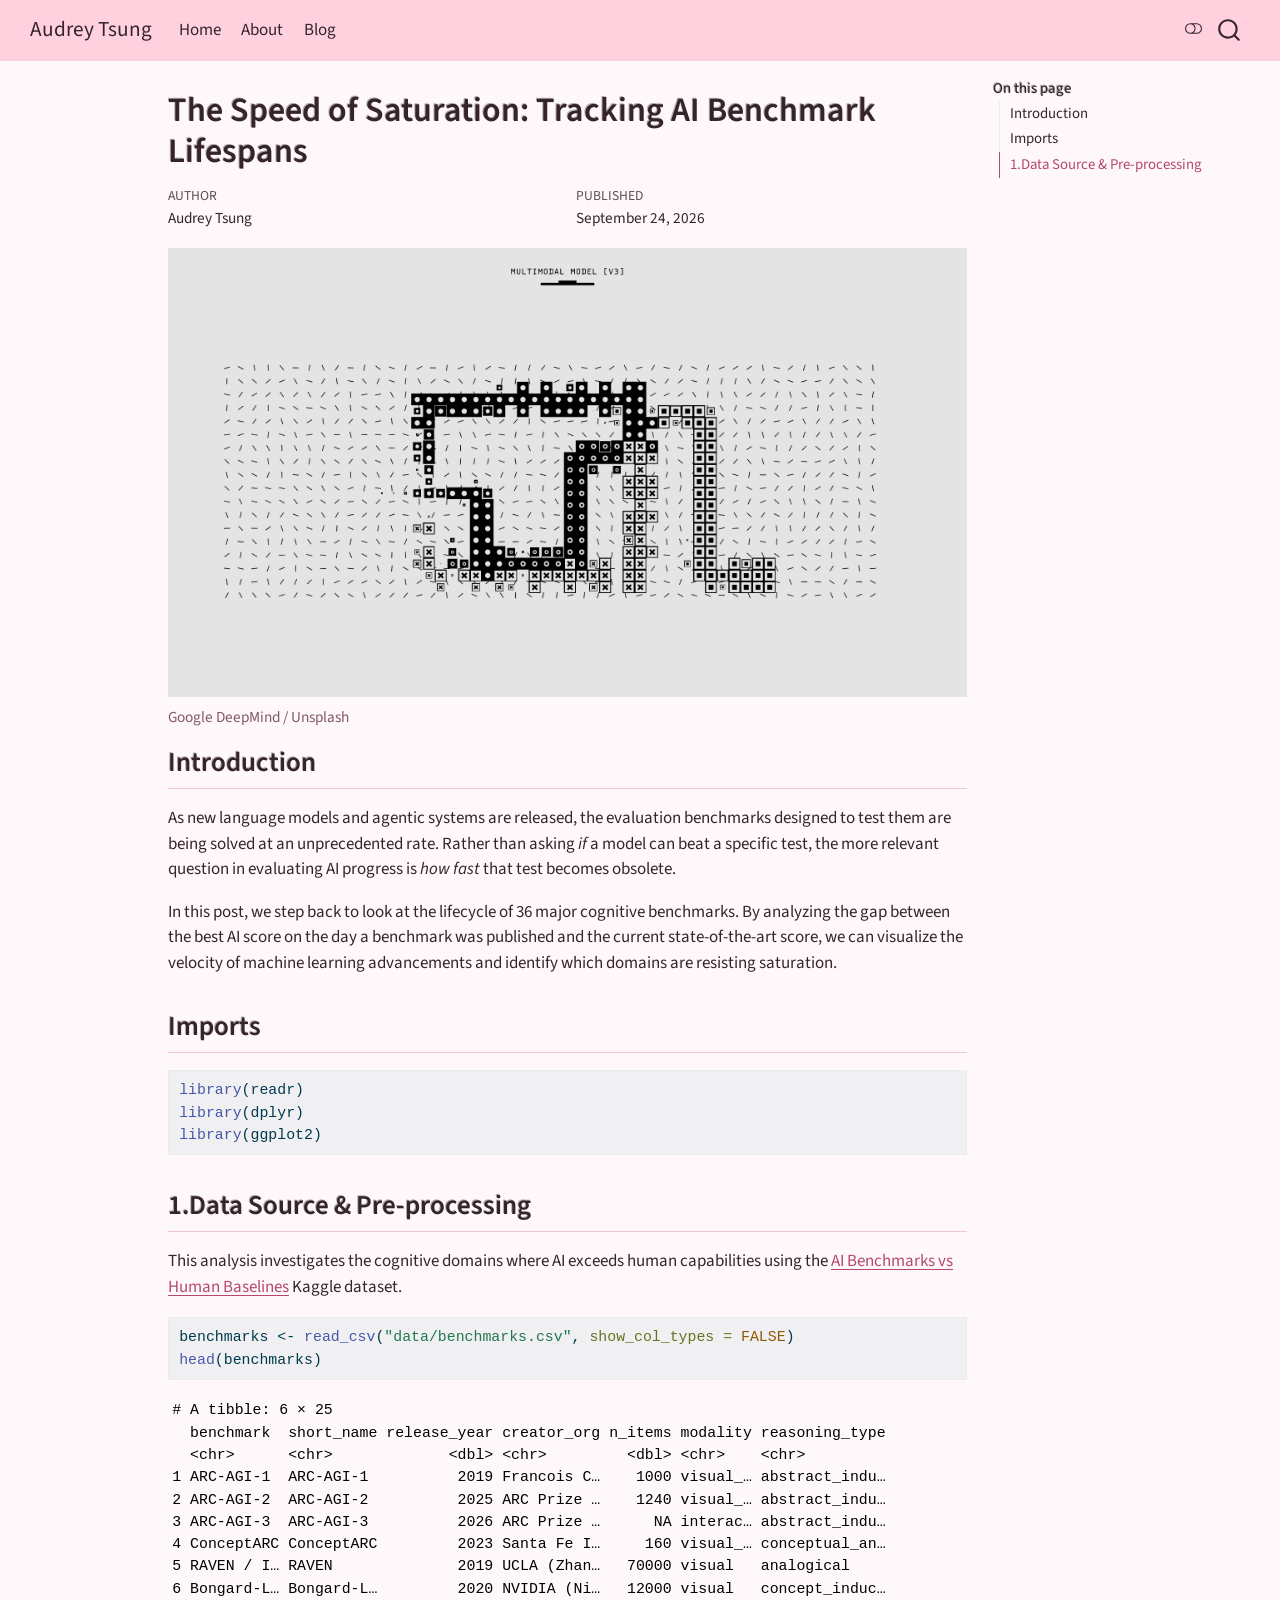
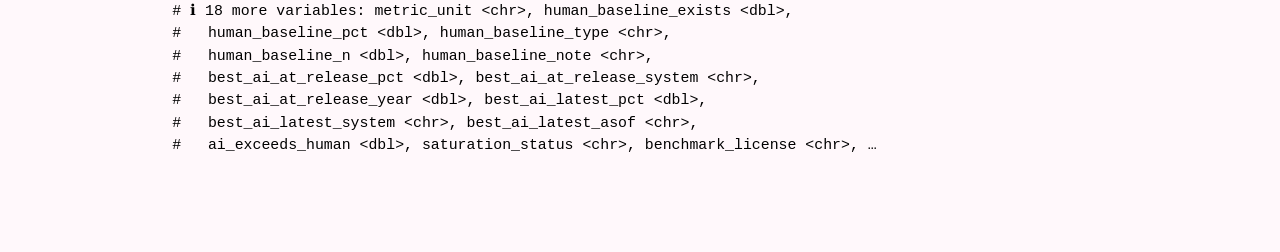
==== docs/posts/ai-benchmark-lifespan-r/index.html @ a92d9caa "change r blog post to ai benchmark lifespans" ====
<!DOCTYPE html>
<html xmlns="http://www.w3.org/1999/xhtml" lang="en" xml:lang="en"><head>

<meta charset="utf-8">
<meta name="generator" content="quarto-1.10.18">

<meta name="viewport" content="width=device-width, initial-scale=1.0, user-scalable=yes">

<meta name="author" content="Audrey Tsung">
<meta name="dcterms.date" content="2026-09-24">

<title>The Speed of Saturation: Tracking AI Benchmark Lifespans – Audrey Tsung</title>
<style>
/* Default styles provided by pandoc.
** See https://pandoc.org/MANUAL.html#variables-for-html for config info.
*/
span.smallcaps{font-variant: small-caps;}
div.columns{display: flex; gap: 1.5em;}
div.column{flex: auto;}
@media screen {
div.columns{gap: min(4vw, 1.5em);}
div.column{overflow-x: auto;}
}
div.hanging-indent{margin-left: 1.5em; text-indent: -1.5em;}
ul.task-list{list-style: none;}
ul.task-list li input[type="checkbox"] {
  width: 0.8em;
  margin: 0 0.8em 0.2em -1em; /* quarto-specific, see https://github.com/quarto-dev/quarto-cli/issues/4556 */ 
  vertical-align: middle;
}
/* CSS for syntax highlighting */
html { -webkit-text-size-adjust: 100%; }
pre > code.sourceCode { white-space: pre; position: relative; }
pre > code.sourceCode > span { display: inline-block; line-height: 1.25; }
pre > code.sourceCode > span:empty { height: 1.2em; }
.sourceCode { overflow: visible; }
code.sourceCode > span { color: inherit; text-decoration: inherit; }
div.sourceCode { margin: 1em 0; }
pre.sourceCode { margin: 0; }
@media screen {
div.sourceCode { overflow: auto; }
}
@media print {
pre > code.sourceCode { white-space: pre-wrap; }
pre > code.sourceCode > span { text-indent: -5em; padding-left: 5em; }
}
pre.numberSource code
  { counter-reset: source-line 0; }
pre.numberSource code > span
  { position: relative; left: -4em; counter-increment: source-line; }
pre.numberSource code > span > a:first-child::before
  { content: counter(source-line);
    position: relative; left: -1em; text-align: right; vertical-align: baseline;
    border: none; display: inline-block;
    -webkit-touch-callout: none; -webkit-user-select: none;
    -khtml-user-select: none; -moz-user-select: none;
    -ms-user-select: none; user-select: none;
    padding: 0 4px; width: 4em;
  }
pre.numberSource { margin-left: 3em;  padding-left: 4px; }
div.sourceCode
  {   }
@media screen {
pre > code.sourceCode > span > a:first-child::before { text-decoration: underline; }
}
</style>


<script src="../../site_libs/quarto-nav/quarto-nav.js"></script>
<script src="../../site_libs/quarto-nav/headroom.min.js"></script>
<script src="../../site_libs/clipboard/clipboard.min.js"></script>
<script src="../../site_libs/quarto-search/autocomplete.umd.js"></script>
<script src="../../site_libs/quarto-search/fuse.min.js"></script>
<script src="../../site_libs/quarto-search/quarto-search.js"></script>
<meta name="quarto:offset" content="../../">
<link href="../../images/favicon.svg" rel="icon" type="image/svg+xml">
<script src="../../site_libs/quarto-html/quarto.js" type="module"></script>
<script src="../../site_libs/quarto-html/tabsets/tabsets.js" type="module"></script>
<script src="../../site_libs/quarto-html/popper.min.js"></script>
<script src="../../site_libs/quarto-html/tippy.umd.min.js"></script>
<script src="../../site_libs/quarto-html/anchor.min.js"></script>
<link href="../../site_libs/quarto-html/tippy.css" rel="stylesheet">
<link href="../../site_libs/quarto-html/quarto-syntax-highlighting-64a204ab8560d761af7679ceaba22944.css" rel="stylesheet" class="quarto-color-scheme" id="quarto-text-highlighting-styles">
<link href="../../site_libs/quarto-html/quarto-syntax-highlighting-dark-b85bc7c33db8c58e0ec93c3465666fed.css" rel="stylesheet" class="quarto-color-scheme quarto-color-alternate" id="quarto-text-highlighting-styles">
<link href="../../site_libs/quarto-html/quarto-syntax-highlighting-64a204ab8560d761af7679ceaba22944.css" rel="stylesheet" class="quarto-color-scheme-extra" id="quarto-text-highlighting-styles">
<script src="../../site_libs/bootstrap/bootstrap.min.js"></script>
<link href="../../site_libs/bootstrap/bootstrap-icons.css" rel="stylesheet">
<link href="../../site_libs/bootstrap/bootstrap-3a63ccd86d4a7ccaedff6b45b500ab10.min.css" rel="stylesheet" append-hash="true" class="quarto-color-scheme" id="quarto-bootstrap" data-mode="light">
<link href="../../site_libs/bootstrap/bootstrap-dark-51580bcd9c77cda9e0253343a8525ed6.min.css" rel="stylesheet" append-hash="true" class="quarto-color-scheme quarto-color-alternate" id="quarto-bootstrap" data-mode="dark">
<link href="../../site_libs/bootstrap/bootstrap-3a63ccd86d4a7ccaedff6b45b500ab10.min.css" rel="stylesheet" append-hash="true" class="quarto-color-scheme-extra" id="quarto-bootstrap" data-mode="light">
<script id="quarto-search-options" type="application/json">{
  "location": "navbar",
  "copy-button": false,
  "collapse-after": 3,
  "panel-placement": "end",
  "type": "overlay",
  "limit": 50,
  "keyboard-shortcut": [
    "f",
    "/",
    "s"
  ],
  "show-item-context": false,
  "language": {
    "search-no-results-text": "No results",
    "search-matching-documents-text": "matching documents",
    "search-copy-link-title": "Copy link to search",
    "search-hide-matches-text": "Hide additional matches",
    "search-more-match-text": "more match in this document",
    "search-more-matches-text": "more matches in this document",
    "search-clear-button-title": "Clear",
    "search-text-placeholder": "",
    "search-detached-cancel-button-title": "Cancel",
    "search-submit-button-title": "Submit",
    "search-label": "Search"
  }
}</script>


<link rel="stylesheet" href="../../styles.css">
</head>

<body class="nav-fixed quarto-light"><script id="quarto-html-before-body" type="application/javascript">
    const toggleBodyColorMode = (bsSheetEl) => {
      const mode = bsSheetEl.getAttribute("data-mode");
      const bodyEl = window.document.querySelector("body");
      if (mode === "dark") {
        bodyEl.classList.add("quarto-dark");
        bodyEl.classList.remove("quarto-light");
      } else {
        bodyEl.classList.add("quarto-light");
        bodyEl.classList.remove("quarto-dark");
      }
    }
    const toggleBodyColorPrimary = () => {
      const bsSheetEl = window.document.querySelector("link#quarto-bootstrap:not([rel=disabled-stylesheet])");
      if (bsSheetEl) {
        toggleBodyColorMode(bsSheetEl);
      }
    }
    const setColorSchemeToggle = (alternate) => {
      const toggles = window.document.querySelectorAll('.quarto-color-scheme-toggle');
      for (let i=0; i < toggles.length; i++) {
        const toggle = toggles[i];
        if (toggle) {
          if (alternate) {
            toggle.classList.add("alternate");
          } else {
            toggle.classList.remove("alternate");
          }
        }
      }
    };
    const toggleColorMode = (alternate) => {
      // Switch the stylesheets
      const primaryStylesheets = window.document.querySelectorAll('link.quarto-color-scheme:not(.quarto-color-alternate)');
      const alternateStylesheets = window.document.querySelectorAll('link.quarto-color-scheme.quarto-color-alternate');
      manageTransitions('#quarto-margin-sidebar .nav-link', false);
      if (alternate) {
        // note: dark is layered on light, we don't disable primary!
        enableStylesheet(alternateStylesheets);
        for (const sheetNode of alternateStylesheets) {
          if (sheetNode.id === "quarto-bootstrap") {
            toggleBodyColorMode(sheetNode);
          }
        }
      } else {
        disableStylesheet(alternateStylesheets);
        enableStylesheet(primaryStylesheets)
        toggleBodyColorPrimary();
      }
      manageTransitions('#quarto-margin-sidebar .nav-link', true);
      // Switch the toggles
      setColorSchemeToggle(alternate)
      // Hack to workaround the fact that safari doesn't
      // properly recolor the scrollbar when toggling (#1455)
      if (navigator.userAgent.indexOf('Safari') > 0 && navigator.userAgent.indexOf('Chrome') == -1) {
        manageTransitions("body", false);
        window.scrollTo(0, 1);
        setTimeout(() => {
          window.scrollTo(0, 0);
          manageTransitions("body", true);
        }, 40);
      }
    }
    const disableStylesheet = (stylesheets) => {
      for (let i=0; i < stylesheets.length; i++) {
        const stylesheet = stylesheets[i];
        stylesheet.rel = 'disabled-stylesheet';
      }
    }
    const enableStylesheet = (stylesheets) => {
      for (let i=0; i < stylesheets.length; i++) {
        const stylesheet = stylesheets[i];
        if(stylesheet.rel !== 'stylesheet') { // for Chrome, which will still FOUC without this check
          stylesheet.rel = 'stylesheet';
        }
      }
    }
    const manageTransitions = (selector, allowTransitions) => {
      const els = window.document.querySelectorAll(selector);
      for (let i=0; i < els.length; i++) {
        const el = els[i];
        if (allowTransitions) {
          el.classList.remove('notransition');
        } else {
          el.classList.add('notransition');
        }
      }
    }
    const isFileUrl = () => {
      return window.location.protocol === 'file:';
    }
    const hasAlternateSentinel = () => {
      let styleSentinel = getColorSchemeSentinel();
      if (styleSentinel !== null) {
        return styleSentinel === "alternate";
      } else {
        return false;
      }
    }
    const setStyleSentinel = (alternate) => {
      const value = alternate ? "alternate" : "default";
      if (!isFileUrl()) {
        window.localStorage.setItem("quarto-color-scheme", value);
      } else {
        localAlternateSentinel = value;
      }
    }
    const getColorSchemeSentinel = () => {
      if (!isFileUrl()) {
        const storageValue = window.localStorage.getItem("quarto-color-scheme");
        return storageValue != null ? storageValue : localAlternateSentinel;
      } else {
        return localAlternateSentinel;
      }
    }
    const toggleGiscusIfUsed = (isAlternate, darkModeDefault) => {
      const baseTheme = document.querySelector('#giscus-base-theme')?.value ?? 'light';
      const alternateTheme = document.querySelector('#giscus-alt-theme')?.value ?? 'dark';
      let newTheme = '';
      if(authorPrefersDark) {
        newTheme = isAlternate ? baseTheme : alternateTheme;
      } else {
        newTheme = isAlternate ? alternateTheme : baseTheme;
      }
      const changeGiscusTheme = () => {
        // From: https://github.com/giscus/giscus/issues/336
        const sendMessage = (message) => {
          const iframe = document.querySelector('iframe.giscus-frame');
          if (!iframe) return;
          iframe.contentWindow.postMessage({ giscus: message }, 'https://giscus.app');
        }
        sendMessage({
          setConfig: {
            theme: newTheme
          }
        });
      }
      const isGiscussLoaded = window.document.querySelector('iframe.giscus-frame') !== null;
      if (isGiscussLoaded) {
        changeGiscusTheme();
      }
    };
    const authorPrefersDark = false;
    const darkModeDefault = authorPrefersDark;
      document.querySelector('link#quarto-text-highlighting-styles.quarto-color-scheme-extra').rel = 'disabled-stylesheet';
      document.querySelector('link#quarto-bootstrap.quarto-color-scheme-extra').rel = 'disabled-stylesheet';
    let localAlternateSentinel = darkModeDefault ? 'alternate' : 'default';
    // Dark / light mode switch
    window.quartoToggleColorScheme = () => {
      // Read the current dark / light value
      let toAlternate = !hasAlternateSentinel();
      toggleColorMode(toAlternate);
      setStyleSentinel(toAlternate);
      toggleGiscusIfUsed(toAlternate, darkModeDefault);
      window.dispatchEvent(new Event('resize'));
    };
    // Switch to dark mode if need be
    if (hasAlternateSentinel()) {
      toggleColorMode(true);
    } else {
      toggleColorMode(false);
    }
  </script>

<div id="quarto-search-results"></div>
  <header id="quarto-header" class="headroom fixed-top">
    <nav class="navbar navbar-expand-lg " data-bs-theme="dark">
      <div class="navbar-container container-fluid">
      <div class="navbar-brand-container mx-auto">
    <a class="navbar-brand" href="../../index.html">
    <span class="navbar-title">Audrey Tsung</span>
    </a>
  </div>
            <div id="quarto-search" class="" title="Search"></div>
          <button class="navbar-toggler" type="button" data-bs-toggle="collapse" data-bs-target="#navbarCollapse" aria-controls="navbarCollapse" role="menu" aria-expanded="false" aria-label="Toggle navigation" onclick="if (window.quartoToggleHeadroom) { window.quartoToggleHeadroom(); }">
  <span class="navbar-toggler-icon"></span>
</button>
          <div class="collapse navbar-collapse" id="navbarCollapse">
            <ul class="navbar-nav navbar-nav-scroll me-auto">
  <li class="nav-item">
    <a class="nav-link" href="../../index.html"> 
<span class="menu-text">Home</span></a>
  </li>  
  <li class="nav-item">
    <a class="nav-link" href="../../about.html"> 
<span class="menu-text">About</span></a>
  </li>  
  <li class="nav-item">
    <a class="nav-link" href="../../blog.html"> 
<span class="menu-text">Blog</span></a>
  </li>  
</ul>
          </div> <!-- /navcollapse -->
            <div class="quarto-navbar-tools">
  <a href="" class="quarto-color-scheme-toggle quarto-navigation-tool  px-1" onclick="window.quartoToggleColorScheme(); return false;" title="Toggle dark mode"><i class="bi"></i></a>
</div>
      </div> <!-- /container-fluid -->
    </nav>
</header>
<!-- content -->
<div id="quarto-content" class="quarto-container page-columns page-rows-contents page-layout-article page-navbar">
<!-- sidebar -->
<!-- margin-sidebar -->
    <div id="quarto-margin-sidebar" class="sidebar margin-sidebar">
        <nav id="TOC" role="doc-toc" class="toc-active">
    <h2 id="toc-title">On this page</h2>
   
  <ul>
  <li><a href="#introduction" id="toc-introduction" class="nav-link active" data-scroll-target="#introduction">Introduction</a></li>
  <li><a href="#imports" id="toc-imports" class="nav-link" data-scroll-target="#imports">Imports</a></li>
  <li><a href="#data-source-pre-processing" id="toc-data-source-pre-processing" class="nav-link" data-scroll-target="#data-source-pre-processing">1.Data Source &amp; Pre-processing</a></li>
  </ul>
</nav>
    </div>
<!-- main -->
<main class="content" id="quarto-document-content">


<header id="title-block-header" class="quarto-title-block default">
<div class="quarto-title">
<h1 class="title">The Speed of Saturation: Tracking AI Benchmark Lifespans</h1>
</div>



<div class="quarto-title-meta">

    <div>
    <div class="quarto-title-meta-heading">Author</div>
    <div class="quarto-title-meta-contents">
             <p>Audrey Tsung </p>
          </div>
  </div>
    
    <div>
    <div class="quarto-title-meta-heading">Published</div>
    <div class="quarto-title-meta-contents">
      <p class="date">September 24, 2026</p>
    </div>
  </div>
  
    
  </div>
  


</header>


<div class="quarto-figure quarto-figure-left">
<figure class="figure">
<p><img src="../../images/google-deepmind2.jpg" class="img-fluid figure-img"></p>
<figcaption>Google DeepMind / Unsplash</figcaption>
</figure>
</div>
<section id="introduction" class="level2">
<h2 class="anchored" data-anchor-id="introduction">Introduction</h2>
<p>As new language models and agentic systems are released, the evaluation benchmarks designed to test them are being solved at an unprecedented rate. Rather than asking <em>if</em> a model can beat a specific test, the more relevant question in evaluating AI progress is <em>how fast</em> that test becomes obsolete.</p>
<p>In this post, we step back to look at the lifecycle of 36 major cognitive benchmarks. By analyzing the gap between the best AI score on the day a benchmark was published and the current state-of-the-art score, we can visualize the velocity of machine learning advancements and identify which domains are resisting saturation.</p>
</section>
<section id="imports" class="level2">
<h2 class="anchored" data-anchor-id="imports">Imports</h2>
<div class="cell">
<div class="code-copy-outer-scaffold"><div class="sourceCode cell-code" id="cb1"><pre class="sourceCode r code-with-copy"><code class="sourceCode r"><span id="cb1-1"><a href="#cb1-1" aria-hidden="true" tabindex="-1"></a><span class="fu">library</span>(readr)</span>
<span id="cb1-2"><a href="#cb1-2" aria-hidden="true" tabindex="-1"></a><span class="fu">library</span>(dplyr)</span>
<span id="cb1-3"><a href="#cb1-3" aria-hidden="true" tabindex="-1"></a><span class="fu">library</span>(ggplot2)</span></code></pre></div><button title="Copy to Clipboard" class="code-copy-button"><i class="bi"></i></button></div>
</div>
</section>
<section id="data-source-pre-processing" class="level2">
<h2 class="anchored" data-anchor-id="data-source-pre-processing">1.Data Source &amp; Pre-processing</h2>
<p>This analysis investigates the cognitive domains where AI exceeds human capabilities using the <a href="https://www.kaggle.com/datasets/kylefengkfeng209/ai-benchmarks-vs-human-baselines">AI Benchmarks vs Human Baselines</a> Kaggle dataset.</p>
<div class="cell">
<div class="code-copy-outer-scaffold"><div class="sourceCode cell-code" id="cb2"><pre class="sourceCode r code-with-copy"><code class="sourceCode r"><span id="cb2-1"><a href="#cb2-1" aria-hidden="true" tabindex="-1"></a>benchmarks <span class="ot">&lt;-</span> <span class="fu">read_csv</span>(<span class="st">"data/benchmarks.csv"</span>, <span class="at">show_col_types =</span> <span class="cn">FALSE</span>)</span>
<span id="cb2-2"><a href="#cb2-2" aria-hidden="true" tabindex="-1"></a><span class="fu">head</span>(benchmarks)</span></code></pre></div><button title="Copy to Clipboard" class="code-copy-button"><i class="bi"></i></button></div>
<div class="cell-output cell-output-stdout">
<pre><code># A tibble: 6 × 25
  benchmark  short_name release_year creator_org n_items modality reasoning_type
  &lt;chr&gt;      &lt;chr&gt;             &lt;dbl&gt; &lt;chr&gt;         &lt;dbl&gt; &lt;chr&gt;    &lt;chr&gt;         
1 ARC-AGI-1  ARC-AGI-1          2019 Francois C…    1000 visual_… abstract_indu…
2 ARC-AGI-2  ARC-AGI-2          2025 ARC Prize …    1240 visual_… abstract_indu…
3 ARC-AGI-3  ARC-AGI-3          2026 ARC Prize …      NA interac… abstract_indu…
4 ConceptARC ConceptARC         2023 Santa Fe I…     160 visual_… conceptual_an…
5 RAVEN / I… RAVEN              2019 UCLA (Zhan…   70000 visual   analogical    
6 Bongard-L… Bongard-L…         2020 NVIDIA (Ni…   12000 visual   concept_induc…
# ℹ 18 more variables: metric_unit &lt;chr&gt;, human_baseline_exists &lt;dbl&gt;,
#   human_baseline_pct &lt;dbl&gt;, human_baseline_type &lt;chr&gt;,
#   human_baseline_n &lt;dbl&gt;, human_baseline_note &lt;chr&gt;,
#   best_ai_at_release_pct &lt;dbl&gt;, best_ai_at_release_system &lt;chr&gt;,
#   best_ai_at_release_year &lt;dbl&gt;, best_ai_latest_pct &lt;dbl&gt;,
#   best_ai_latest_system &lt;chr&gt;, best_ai_latest_asof &lt;chr&gt;,
#   ai_exceeds_human &lt;dbl&gt;, saturation_status &lt;chr&gt;, benchmark_license &lt;chr&gt;, …</code></pre>
</div>
</div>


</section>

</main> <!-- /main -->
<script id="quarto-html-after-body" type="application/javascript">
  window.document.addEventListener("DOMContentLoaded", function (event) {
    // Ensure there is a toggle, if there isn't float one in the top right
    if (window.document.querySelector('.quarto-color-scheme-toggle') === null) {
      const a = window.document.createElement('a');
      a.classList.add('top-right');
      a.classList.add('quarto-color-scheme-toggle');
      a.href = "";
      a.onclick = function() { try { window.quartoToggleColorScheme(); } catch {} return false; };
      const i = window.document.createElement("i");
      i.classList.add('bi');
      a.appendChild(i);
      window.document.body.appendChild(a);
    }
    setColorSchemeToggle(hasAlternateSentinel())
    const icon = "";
    const anchorJS = new window.AnchorJS();
    anchorJS.options = {
      placement: 'right',
      icon: icon
    };
    anchorJS.add('.anchored');
    const isCodeAnnotation = (el) => {
      for (const clz of el.classList) {
        if (clz.startsWith('code-annotation-')) {                     
          return true;
        }
      }
      return false;
    }
    const onCopySuccess = function(e) {
      // button target
      const button = e.trigger;
      // don't keep focus
      button.blur();
      // flash "checked"
      button.classList.add('code-copy-button-checked');
      var currentTitle = button.getAttribute("title");
      button.setAttribute("title", "Copied!");
      let tooltip;
      if (window.bootstrap) {
        button.setAttribute("data-bs-toggle", "tooltip");
        button.setAttribute("data-bs-placement", "left");
        button.setAttribute("data-bs-title", "Copied!");
        tooltip = new bootstrap.Tooltip(button, 
          { trigger: "manual", 
            customClass: "code-copy-button-tooltip",
            offset: [0, -8]});
        tooltip.show();    
      }
      setTimeout(function() {
        if (tooltip) {
          tooltip.hide();
          button.removeAttribute("data-bs-title");
          button.removeAttribute("data-bs-toggle");
          button.removeAttribute("data-bs-placement");
        }
        button.setAttribute("title", currentTitle);
        button.classList.remove('code-copy-button-checked');
      }, 1000);
      // clear code selection
      e.clearSelection();
    }
    const getTextToCopy = function(trigger) {
      const outerScaffold = trigger.parentElement.cloneNode(true);
      const codeEl = outerScaffold.querySelector('code');
      for (const childEl of codeEl.children) {
        if (isCodeAnnotation(childEl)) {
          childEl.remove();
        }
      }
      return codeEl.innerText;
    }
    const clipboard = new window.ClipboardJS('.code-copy-button:not([data-in-quarto-modal])', {
      text: getTextToCopy
    });
    clipboard.on('success', onCopySuccess);
    if (window.document.getElementById('quarto-embedded-source-code-modal')) {
      const clipboardModal = new window.ClipboardJS('.code-copy-button[data-in-quarto-modal]', {
        text: getTextToCopy,
        container: window.document.getElementById('quarto-embedded-source-code-modal')
      });
      clipboardModal.on('success', onCopySuccess);
    }
      var localhostRegex = new RegExp(/^(?:http|https):\/\/localhost\:?[0-9]*\//);
      var mailtoRegex = new RegExp(/^mailto:/);
        var filterRegex = new RegExp('/' + window.location.host + '/');
      var isInternal = (href) => {
          return filterRegex.test(href) || localhostRegex.test(href) || mailtoRegex.test(href);
      }
      // Inspect non-navigation links and adorn them if external
     var links = window.document.querySelectorAll('a[href]:not(.nav-link):not(.navbar-brand):not(.toc-action):not(.sidebar-link):not(.sidebar-item-toggle):not(.pagination-link):not(.no-external):not([aria-hidden]):not(.dropdown-item):not(.quarto-navigation-tool):not(.about-link)');
      for (var i=0; i<links.length; i++) {
        const link = links[i];
        if (!isInternal(link.href)) {
          // undo the damage that might have been done by quarto-nav.js in the case of
          // links that we want to consider external
          if (link.dataset.originalHref !== undefined) {
            link.href = link.dataset.originalHref;
          }
        }
      }
    function tippyHover(el, contentFn, onTriggerFn, onUntriggerFn) {
      const config = {
        allowHTML: true,
        maxWidth: 500,
        delay: 100,
        arrow: false,
        appendTo: function(el) {
            return el.parentElement;
        },
        interactive: true,
        interactiveBorder: 10,
        theme: 'quarto',
        placement: 'bottom-start',
      };
      if (contentFn) {
        config.content = contentFn;
      }
      if (onTriggerFn) {
        config.onTrigger = onTriggerFn;
      }
      if (onUntriggerFn) {
        config.onUntrigger = onUntriggerFn;
      }
      window.tippy(el, config); 
    }
    const noterefs = window.document.querySelectorAll('a[role="doc-noteref"]');
    for (var i=0; i<noterefs.length; i++) {
      const ref = noterefs[i];
      tippyHover(ref, function() {
        // use id or data attribute instead here
        let href = ref.getAttribute('data-footnote-href') || ref.getAttribute('href');
        try { href = new URL(href).hash; } catch {}
        const id = href.replace(/^#\/?/, "");
        const note = window.document.getElementById(id);
        if (note) {
          return note.innerHTML;
        } else {
          return "";
        }
      });
    }
    const xrefs = window.document.querySelectorAll('a.quarto-xref');
    const processXRef = (id, note) => {
      // Strip column container classes
      const stripColumnClz = (el) => {
        el.classList.remove("page-full", "page-columns");
        if (el.children) {
          for (const child of el.children) {
            stripColumnClz(child);
          }
        }
      }
      stripColumnClz(note)
      if (id === null || id.startsWith('sec-')) {
        // Special case sections, only their first couple elements
        const container = document.createElement("div");
        if (note.children && note.children.length > 2) {
          container.appendChild(note.children[0].cloneNode(true));
          for (let i = 1; i < note.children.length; i++) {
            const child = note.children[i];
            if (child.tagName === "P" && child.innerText === "") {
              continue;
            } else {
              container.appendChild(child.cloneNode(true));
              break;
            }
          }
          if (window.Quarto?.typesetMath) {
            window.Quarto.typesetMath(container);
          }
          return container.innerHTML
        } else {
          if (window.Quarto?.typesetMath) {
            window.Quarto.typesetMath(note);
          }
          return note.innerHTML;
        }
      } else {
        // Remove any anchor links if they are present
        const anchorLink = note.querySelector('a.anchorjs-link');
        if (anchorLink) {
          anchorLink.remove();
        }
        if (window.Quarto?.typesetMath) {
          window.Quarto.typesetMath(note);
        }
        if (note.classList.contains("callout")) {
          return note.outerHTML;
        } else {
          return note.innerHTML;
        }
      }
    }
    for (var i=0; i<xrefs.length; i++) {
      const xref = xrefs[i];
      tippyHover(xref, undefined, function(instance) {
        instance.disable();
        let url = xref.getAttribute('href');
        let hash = undefined; 
        if (url.startsWith('#')) {
          hash = url;
        } else {
          try { hash = new URL(url).hash; } catch {}
        }
        if (hash) {
          const id = hash.replace(/^#\/?/, "");
          const note = window.document.getElementById(id);
          if (note !== null) {
            try {
              const html = processXRef(id, note.cloneNode(true));
              instance.setContent(html);
            } finally {
              instance.enable();
              instance.show();
            }
          } else {
            // See if we can fetch this
            fetch(url.split('#')[0])
            .then(res => res.text())
            .then(html => {
              const parser = new DOMParser();
              const htmlDoc = parser.parseFromString(html, "text/html");
              const note = htmlDoc.getElementById(id);
              if (note !== null) {
                const html = processXRef(id, note);
                instance.setContent(html);
              } 
            }).finally(() => {
              instance.enable();
              instance.show();
            });
          }
        } else {
          // See if we can fetch a full url (with no hash to target)
          // This is a special case and we should probably do some content thinning / targeting
          fetch(url)
          .then(res => res.text())
          .then(html => {
            const parser = new DOMParser();
            const htmlDoc = parser.parseFromString(html, "text/html");
            const note = htmlDoc.querySelector('main.content');
            if (note !== null) {
              // This should only happen for chapter cross references
              // (since there is no id in the URL)
              // remove the first header
              if (note.children.length > 0 && note.children[0].tagName === "HEADER") {
                note.children[0].remove();
              }
              const html = processXRef(null, note);
              instance.setContent(html);
            } 
          }).finally(() => {
            instance.enable();
            instance.show();
          });
        }
      }, function(instance) {
      });
    }
        let selectedAnnoteEl;
        const selectorForAnnotation = ( cell, annotation) => {
          let cellAttr = 'data-code-cell="' + cell + '"';
          let lineAttr = 'data-code-annotation="' +  annotation + '"';
          const selector = 'span[' + cellAttr + '][' + lineAttr + ']';
          return selector;
        }
        const selectCodeLines = (annoteEl) => {
          const doc = window.document;
          const targetCell = annoteEl.getAttribute("data-target-cell");
          const targetAnnotation = annoteEl.getAttribute("data-target-annotation");
          const annoteSpan = window.document.querySelector(selectorForAnnotation(targetCell, targetAnnotation));
          const lines = annoteSpan.getAttribute("data-code-lines").split(",");
          const lineIds = lines.map((line) => {
            return targetCell + "-" + line;
          })
          let top = null;
          let height = null;
          let parent = null;
          if (lineIds.length > 0) {
              //compute the position of the single el (top and bottom and make a div)
              const el = window.document.getElementById(lineIds[0]);
              top = el.offsetTop;
              height = el.offsetHeight;
              parent = el.parentElement.parentElement;
            if (lineIds.length > 1) {
              const lastEl = window.document.getElementById(lineIds[lineIds.length - 1]);
              const bottom = lastEl.offsetTop + lastEl.offsetHeight;
              height = bottom - top;
            }
            if (top !== null && height !== null && parent !== null) {
              // cook up a div (if necessary) and position it 
              let div = window.document.getElementById("code-annotation-line-highlight");
              if (div === null) {
                div = window.document.createElement("div");
                div.setAttribute("id", "code-annotation-line-highlight");
                div.style.position = 'absolute';
                parent.appendChild(div);
              }
              div.style.top = top - 2 + "px";
              div.style.height = height + 4 + "px";
              div.style.left = 0;
              let gutterDiv = window.document.getElementById("code-annotation-line-highlight-gutter");
              if (gutterDiv === null) {
                gutterDiv = window.document.createElement("div");
                gutterDiv.setAttribute("id", "code-annotation-line-highlight-gutter");
                gutterDiv.style.position = 'absolute';
                const codeCell = window.document.getElementById(targetCell);
                const gutter = codeCell.querySelector('.code-annotation-gutter');
                gutter.appendChild(gutterDiv);
              }
              gutterDiv.style.top = top - 2 + "px";
              gutterDiv.style.height = height + 4 + "px";
            }
            selectedAnnoteEl = annoteEl;
          }
        };
        const unselectCodeLines = () => {
          const elementsIds = ["code-annotation-line-highlight", "code-annotation-line-highlight-gutter"];
          elementsIds.forEach((elId) => {
            const div = window.document.getElementById(elId);
            if (div) {
              div.remove();
            }
          });
          selectedAnnoteEl = undefined;
        };
          // Handle positioning of the toggle
      window.addEventListener(
        "resize",
        throttle(() => {
          elRect = undefined;
          if (selectedAnnoteEl) {
            selectCodeLines(selectedAnnoteEl);
          }
        }, 10)
      );
      function throttle(fn, ms) {
      let throttle = false;
      let timer;
        return (...args) => {
          if(!throttle) { // first call gets through
              fn.apply(this, args);
              throttle = true;
          } else { // all the others get throttled
              if(timer) clearTimeout(timer); // cancel #2
              timer = setTimeout(() => {
                fn.apply(this, args);
                timer = throttle = false;
              }, ms);
          }
        };
      }
        // Attach click handler to the DT
        const annoteDls = window.document.querySelectorAll('dt[data-target-cell]');
        for (const annoteDlNode of annoteDls) {
          annoteDlNode.addEventListener('click', (event) => {
            const clickedEl = event.target;
            if (clickedEl !== selectedAnnoteEl) {
              unselectCodeLines();
              const activeEl = window.document.querySelector('dt[data-target-cell].code-annotation-active');
              if (activeEl) {
                activeEl.classList.remove('code-annotation-active');
              }
              selectCodeLines(clickedEl);
              clickedEl.classList.add('code-annotation-active');
            } else {
              // Unselect the line
              unselectCodeLines();
              clickedEl.classList.remove('code-annotation-active');
            }
          });
        }
    const findCites = (el) => {
      const parentEl = el.parentElement;
      if (parentEl) {
        const cites = parentEl.dataset.cites;
        if (cites) {
          return {
            el,
            cites: cites.split(' ')
          };
        } else {
          return findCites(el.parentElement)
        }
      } else {
        return undefined;
      }
    };
    var bibliorefs = window.document.querySelectorAll('a[role="doc-biblioref"]');
    for (var i=0; i<bibliorefs.length; i++) {
      const ref = bibliorefs[i];
      const citeInfo = findCites(ref);
      if (citeInfo) {
        tippyHover(citeInfo.el, function() {
          var popup = window.document.createElement('div');
          citeInfo.cites.forEach(function(cite) {
            var citeDiv = window.document.createElement('div');
            citeDiv.classList.add('hanging-indent');
            citeDiv.classList.add('csl-entry');
            var biblioDiv = window.document.getElementById('ref-' + cite);
            if (biblioDiv) {
              citeDiv.innerHTML = biblioDiv.innerHTML;
            }
            popup.appendChild(citeDiv);
          });
          return popup.innerHTML;
        });
      }
    }
  });
  </script>
</div> <!-- /content -->




</body></html>
---- docs/site_libs/quarto-html/tippy.css ----
.tippy-box[data-animation=fade][data-state=hidden]{opacity:0}[data-tippy-root]{max-width:calc(100vw - 10px)}.tippy-box{position:relative;background-color:#333;color:#fff;border-radius:4px;font-size:14px;line-height:1.4;white-space:normal;outline:0;transition-property:transform,visibility,opacity}.tippy-box[data-placement^=top]>.tippy-arrow{bottom:0}.tippy-box[data-placement^=top]>.tippy-arrow:before{bottom:-7px;left:0;border-width:8px 8px 0;border-top-color:initial;transform-origin:center top}.tippy-box[data-placement^=bottom]>.tippy-arrow{top:0}.tippy-box[data-placement^=bottom]>.tippy-arrow:before{top:-7px;left:0;border-width:0 8px 8px;border-bottom-color:initial;transform-origin:center bottom}.tippy-box[data-placement^=left]>.tippy-arrow{right:0}.tippy-box[data-placement^=left]>.tippy-arrow:before{border-width:8px 0 8px 8px;border-left-color:initial;right:-7px;transform-origin:center left}.tippy-box[data-placement^=right]>.tippy-arrow{left:0}.tippy-box[data-placement^=right]>.tippy-arrow:before{left:-7px;border-width:8px 8px 8px 0;border-right-color:initial;transform-origin:center right}.tippy-box[data-inertia][data-state=visible]{transition-timing-function:cubic-bezier(.54,1.5,.38,1.11)}.tippy-arrow{width:16px;height:16px;color:#333}.tippy-arrow:before{content:"";position:absolute;border-color:transparent;border-style:solid}.tippy-content{position:relative;padding:5px 9px;z-index:1}
---- docs/site_libs/quarto-html/quarto-syntax-highlighting-64a204ab8560d761af7679ceaba22944.css ----
/* quarto syntax highlight colors */
:root {
  --quarto-hl-ot-color: #003B4F;
  --quarto-hl-at-color: #657422;
  --quarto-hl-ss-color: #20794D;
  --quarto-hl-an-color: #5E5E5E;
  --quarto-hl-fu-color: #4758AB;
  --quarto-hl-st-color: #20794D;
  --quarto-hl-cf-color: #003B4F;
  --quarto-hl-op-color: #5E5E5E;
  --quarto-hl-er-color: #AD0000;
  --quarto-hl-bn-color: #AD0000;
  --quarto-hl-al-color: #AD0000;
  --quarto-hl-va-color: #111111;
  --quarto-hl-bu-color: inherit;
  --quarto-hl-ex-color: inherit;
  --quarto-hl-pp-color: #AD0000;
  --quarto-hl-in-color: #5E5E5E;
  --quarto-hl-vs-color: #20794D;
  --quarto-hl-wa-color: #5E5E5E;
  --quarto-hl-do-color: #5E5E5E;
  --quarto-hl-im-color: #00769E;
  --quarto-hl-ch-color: #20794D;
  --quarto-hl-dt-color: #AD0000;
  --quarto-hl-fl-color: #AD0000;
  --quarto-hl-co-color: #5E5E5E;
  --quarto-hl-cv-color: #5E5E5E;
  --quarto-hl-cn-color: #8f5902;
  --quarto-hl-sc-color: #5E5E5E;
  --quarto-hl-dv-color: #AD0000;
  --quarto-hl-kw-color: #003B4F;
}

/* other quarto variables */
:root {
  --quarto-font-monospace: SFMono-Regular, Menlo, Monaco, Consolas, "Liberation Mono", "Courier New", monospace;
}

/* syntax highlight based on Pandoc's rules */
pre > code.sourceCode > span {
  color: #003B4F;
}

code.sourceCode > span {
  color: #003B4F;
}

div.sourceCode,
div.sourceCode pre.sourceCode {
  color: #003B4F;
}

/* Normal */
code span {
  color: #003B4F;
}

/* Alert */
code span.al {
  color: #AD0000;
  font-style: inherit;
}

/* Annotation */
code span.an {
  color: #5E5E5E;
  font-style: inherit;
}

/* Attribute */
code span.at {
  color: #657422;
  font-style: inherit;
}

/* BaseN */
code span.bn {
  color: #AD0000;
  font-style: inherit;
}

/* BuiltIn */
code span.bu {
  font-style: inherit;
}

/* ControlFlow */
code span.cf {
  color: #003B4F;
  font-weight: bold;
  font-style: inherit;
}

/* Char */
code span.ch {
  color: #20794D;
  font-style: inherit;
}

/* Constant */
code span.cn {
  color: #8f5902;
  font-style: inherit;
}

/* Comment */
code span.co {
  color: #5E5E5E;
  font-style: inherit;
}

/* CommentVar */
code span.cv {
  color: #5E5E5E;
  font-style: italic;
}

/* Documentation */
code span.do {
  color: #5E5E5E;
  font-style: italic;
}

/* DataType */
code span.dt {
  color: #AD0000;
  font-style: inherit;
}

/* DecVal */
code span.dv {
  color: #AD0000;
  font-style: inherit;
}

/* Error */
code span.er {
  color: #AD0000;
  font-style: inherit;
}

/* Extension */
code span.ex {
  font-style: inherit;
}

/* Float */
code span.fl {
  color: #AD0000;
  font-style: inherit;
}

/* Function */
code span.fu {
  color: #4758AB;
  font-style: inherit;
}

/* Import */
code span.im {
  color: #00769E;
  font-style: inherit;
}

/* Information */
code span.in {
  color: #5E5E5E;
  font-style: inherit;
}

/* Keyword */
code span.kw {
  color: #003B4F;
  font-weight: bold;
  font-style: inherit;
}

/* Operator */
code span.op {
  color: #5E5E5E;
  font-style: inherit;
}

/* Other */
code span.ot {
  color: #003B4F;
  font-style: inherit;
}

/* Preprocessor */
code span.pp {
  color: #AD0000;
  font-style: inherit;
}

/* SpecialChar */
code span.sc {
  color: #5E5E5E;
  font-style: inherit;
}

/* SpecialString */
code span.ss {
  color: #20794D;
  font-style: inherit;
}

/* String */
code span.st {
  color: #20794D;
  font-style: inherit;
}

/* Variable */
code span.va {
  color: #111111;
  font-style: inherit;
}

/* VerbatimString */
code span.vs {
  color: #20794D;
  font-style: inherit;
}

/* Warning */
code span.wa {
  color: #5E5E5E;
  font-style: italic;
}

.prevent-inlining {
  content: "</";
}

/*# sourceMappingURL=9d8d5bb603a83b8298b89080a598c93b.css.map */
---- docs/site_libs/quarto-html/quarto-syntax-highlighting-dark-b85bc7c33db8c58e0ec93c3465666fed.css ----
/* quarto syntax highlight colors */
:root {
  --quarto-hl-al-color: #f07178;
  --quarto-hl-an-color: #d4d0ab;
  --quarto-hl-at-color: #00e0e0;
  --quarto-hl-bn-color: #d4d0ab;
  --quarto-hl-bu-color: #abe338;
  --quarto-hl-ch-color: #abe338;
  --quarto-hl-co-color: #f8f8f2;
  --quarto-hl-cv-color: #ffd700;
  --quarto-hl-cn-color: #ffd700;
  --quarto-hl-cf-color: #ffa07a;
  --quarto-hl-dt-color: #ffa07a;
  --quarto-hl-dv-color: #d4d0ab;
  --quarto-hl-do-color: #f8f8f2;
  --quarto-hl-er-color: #f07178;
  --quarto-hl-ex-color: #00e0e0;
  --quarto-hl-fl-color: #d4d0ab;
  --quarto-hl-fu-color: #ffa07a;
  --quarto-hl-im-color: #abe338;
  --quarto-hl-in-color: #d4d0ab;
  --quarto-hl-kw-color: #ffa07a;
  --quarto-hl-op-color: #ffa07a;
  --quarto-hl-ot-color: #00e0e0;
  --quarto-hl-pp-color: #dcc6e0;
  --quarto-hl-re-color: #00e0e0;
  --quarto-hl-sc-color: #abe338;
  --quarto-hl-ss-color: #abe338;
  --quarto-hl-st-color: #abe338;
  --quarto-hl-va-color: #00e0e0;
  --quarto-hl-vs-color: #abe338;
  --quarto-hl-wa-color: #dcc6e0;
}

/* other quarto variables */
:root {
  --quarto-font-monospace: SFMono-Regular, Menlo, Monaco, Consolas, "Liberation Mono", "Courier New", monospace;
}

/* syntax highlight based on Pandoc's rules */
pre > code.sourceCode > span {
  color: #f8f8f2;
}

code.sourceCode > span {
  color: #f8f8f2;
}

div.sourceCode,
div.sourceCode pre.sourceCode {
  color: #f8f8f2;
}

/* Normal */
code span {
  color: #f8f8f2;
}

/* Alert */
code span.al {
  color: #f07178;
}

/* Annotation */
code span.an {
  color: #d4d0ab;
}

/* Attribute */
code span.at {
  color: #00e0e0;
}

/* BaseN */
code span.bn {
  color: #d4d0ab;
}

/* BuiltIn */
code span.bu {
  color: #abe338;
}

/* ControlFlow */
code span.cf {
  font-weight: bold;
  color: #ffa07a;
}

/* Char */
code span.ch {
  color: #abe338;
}

/* Constant */
code span.cn {
  color: #ffd700;
}

/* Comment */
code span.co {
  font-style: italic;
  color: #f8f8f2;
}

/* CommentVar */
code span.cv {
  color: #ffd700;
}

/* Documentation */
code span.do {
  color: #f8f8f2;
}

/* DataType */
code span.dt {
  color: #ffa07a;
}

/* DecVal */
code span.dv {
  color: #d4d0ab;
}

/* Error */
code span.er {
  color: #f07178;
  text-decoration: underline;
}

/* Extension */
code span.ex {
  font-weight: bold;
  color: #00e0e0;
}

/* Float */
code span.fl {
  color: #d4d0ab;
}

/* Function */
code span.fu {
  color: #ffa07a;
}

/* Import */
code span.im {
  color: #abe338;
}

/* Information */
code span.in {
  color: #d4d0ab;
}

/* Keyword */
code span.kw {
  font-weight: bold;
  color: #ffa07a;
}

/* Operator */
code span.op {
  color: #ffa07a;
}

/* Other */
code span.ot {
  color: #00e0e0;
}

/* Preprocessor */
code span.pp {
  color: #dcc6e0;
}

/* RegionMarker */
code span.re {
  background-color: #f8f8f2;
  color: #00e0e0;
}

/* SpecialChar */
code span.sc {
  color: #abe338;
}

/* SpecialString */
code span.ss {
  color: #abe338;
}

/* String */
code span.st {
  color: #abe338;
}

/* Variable */
code span.va {
  color: #00e0e0;
}

/* VerbatimString */
code span.vs {
  color: #abe338;
}

/* Warning */
code span.wa {
  color: #dcc6e0;
}

.prevent-inlining {
  content: "</";
}

/*# sourceMappingURL=4ed8f1090dec6531da29ab00902aa718.css.map */
---- docs/site_libs/quarto-html/quarto-syntax-highlighting-64a204ab8560d761af7679ceaba22944.css ----
/* quarto syntax highlight colors */
:root {
  --quarto-hl-ot-color: #003B4F;
  --quarto-hl-at-color: #657422;
  --quarto-hl-ss-color: #20794D;
  --quarto-hl-an-color: #5E5E5E;
  --quarto-hl-fu-color: #4758AB;
  --quarto-hl-st-color: #20794D;
  --quarto-hl-cf-color: #003B4F;
  --quarto-hl-op-color: #5E5E5E;
  --quarto-hl-er-color: #AD0000;
  --quarto-hl-bn-color: #AD0000;
  --quarto-hl-al-color: #AD0000;
  --quarto-hl-va-color: #111111;
  --quarto-hl-bu-color: inherit;
  --quarto-hl-ex-color: inherit;
  --quarto-hl-pp-color: #AD0000;
  --quarto-hl-in-color: #5E5E5E;
  --quarto-hl-vs-color: #20794D;
  --quarto-hl-wa-color: #5E5E5E;
  --quarto-hl-do-color: #5E5E5E;
  --quarto-hl-im-color: #00769E;
  --quarto-hl-ch-color: #20794D;
  --quarto-hl-dt-color: #AD0000;
  --quarto-hl-fl-color: #AD0000;
  --quarto-hl-co-color: #5E5E5E;
  --quarto-hl-cv-color: #5E5E5E;
  --quarto-hl-cn-color: #8f5902;
  --quarto-hl-sc-color: #5E5E5E;
  --quarto-hl-dv-color: #AD0000;
  --quarto-hl-kw-color: #003B4F;
}

/* other quarto variables */
:root {
  --quarto-font-monospace: SFMono-Regular, Menlo, Monaco, Consolas, "Liberation Mono", "Courier New", monospace;
}

/* syntax highlight based on Pandoc's rules */
pre > code.sourceCode > span {
  color: #003B4F;
}

code.sourceCode > span {
  color: #003B4F;
}

div.sourceCode,
div.sourceCode pre.sourceCode {
  color: #003B4F;
}

/* Normal */
code span {
  color: #003B4F;
}

/* Alert */
code span.al {
  color: #AD0000;
  font-style: inherit;
}

/* Annotation */
code span.an {
  color: #5E5E5E;
  font-style: inherit;
}

/* Attribute */
code span.at {
  color: #657422;
  font-style: inherit;
}

/* BaseN */
code span.bn {
  color: #AD0000;
  font-style: inherit;
}

/* BuiltIn */
code span.bu {
  font-style: inherit;
}

/* ControlFlow */
code span.cf {
  color: #003B4F;
  font-weight: bold;
  font-style: inherit;
}

/* Char */
code span.ch {
  color: #20794D;
  font-style: inherit;
}

/* Constant */
code span.cn {
  color: #8f5902;
  font-style: inherit;
}

/* Comment */
code span.co {
  color: #5E5E5E;
  font-style: inherit;
}

/* CommentVar */
code span.cv {
  color: #5E5E5E;
  font-style: italic;
}

/* Documentation */
code span.do {
  color: #5E5E5E;
  font-style: italic;
}

/* DataType */
code span.dt {
  color: #AD0000;
  font-style: inherit;
}

/* DecVal */
code span.dv {
  color: #AD0000;
  font-style: inherit;
}

/* Error */
code span.er {
  color: #AD0000;
  font-style: inherit;
}

/* Extension */
code span.ex {
  font-style: inherit;
}

/* Float */
code span.fl {
  color: #AD0000;
  font-style: inherit;
}

/* Function */
code span.fu {
  color: #4758AB;
  font-style: inherit;
}

/* Import */
code span.im {
  color: #00769E;
  font-style: inherit;
}

/* Information */
code span.in {
  color: #5E5E5E;
  font-style: inherit;
}

/* Keyword */
code span.kw {
  color: #003B4F;
  font-weight: bold;
  font-style: inherit;
}

/* Operator */
code span.op {
  color: #5E5E5E;
  font-style: inherit;
}

/* Other */
code span.ot {
  color: #003B4F;
  font-style: inherit;
}

/* Preprocessor */
code span.pp {
  color: #AD0000;
  font-style: inherit;
}

/* SpecialChar */
code span.sc {
  color: #5E5E5E;
  font-style: inherit;
}

/* SpecialString */
code span.ss {
  color: #20794D;
  font-style: inherit;
}

/* String */
code span.st {
  color: #20794D;
  font-style: inherit;
}

/* Variable */
code span.va {
  color: #111111;
  font-style: inherit;
}

/* VerbatimString */
code span.vs {
  color: #20794D;
  font-style: inherit;
}

/* Warning */
code span.wa {
  color: #5E5E5E;
  font-style: italic;
}

.prevent-inlining {
  content: "</";
}

/*# sourceMappingURL=9d8d5bb603a83b8298b89080a598c93b.css.map */
---- docs/styles.css ----
/* css styles */
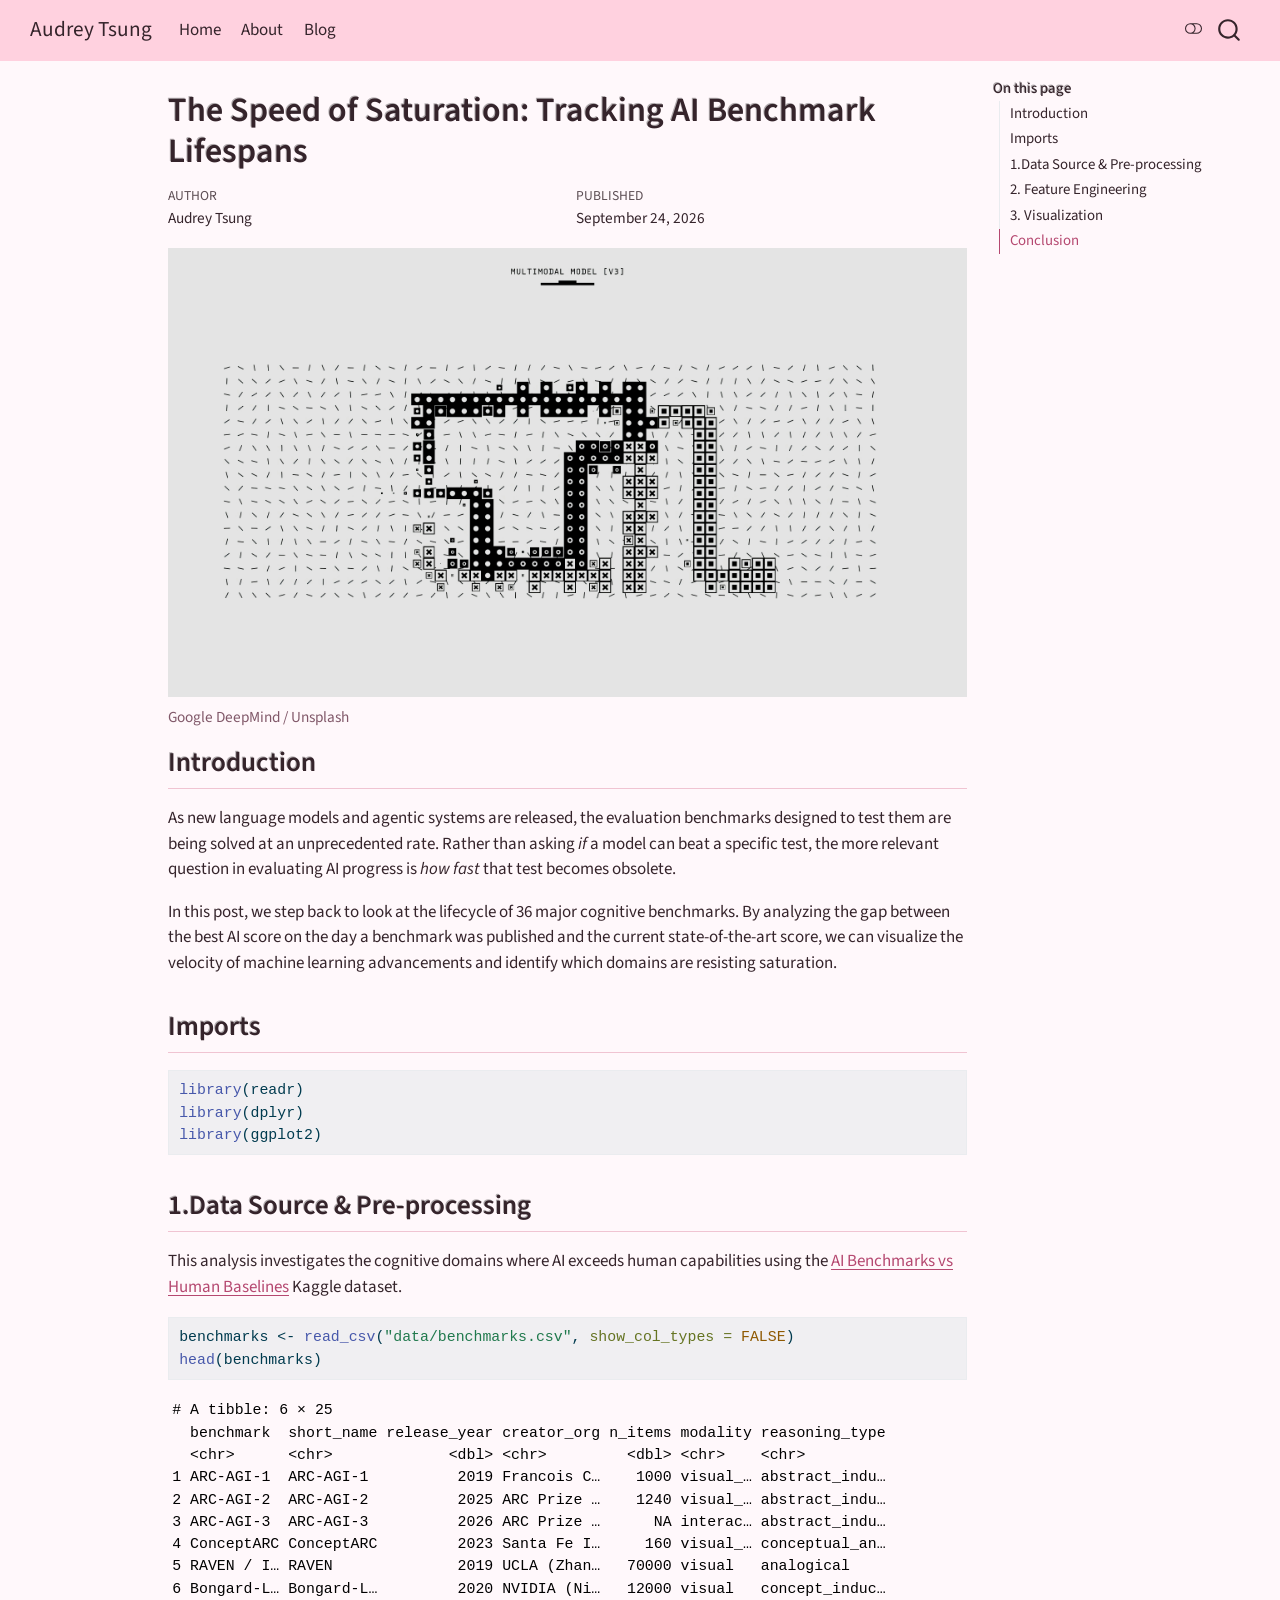
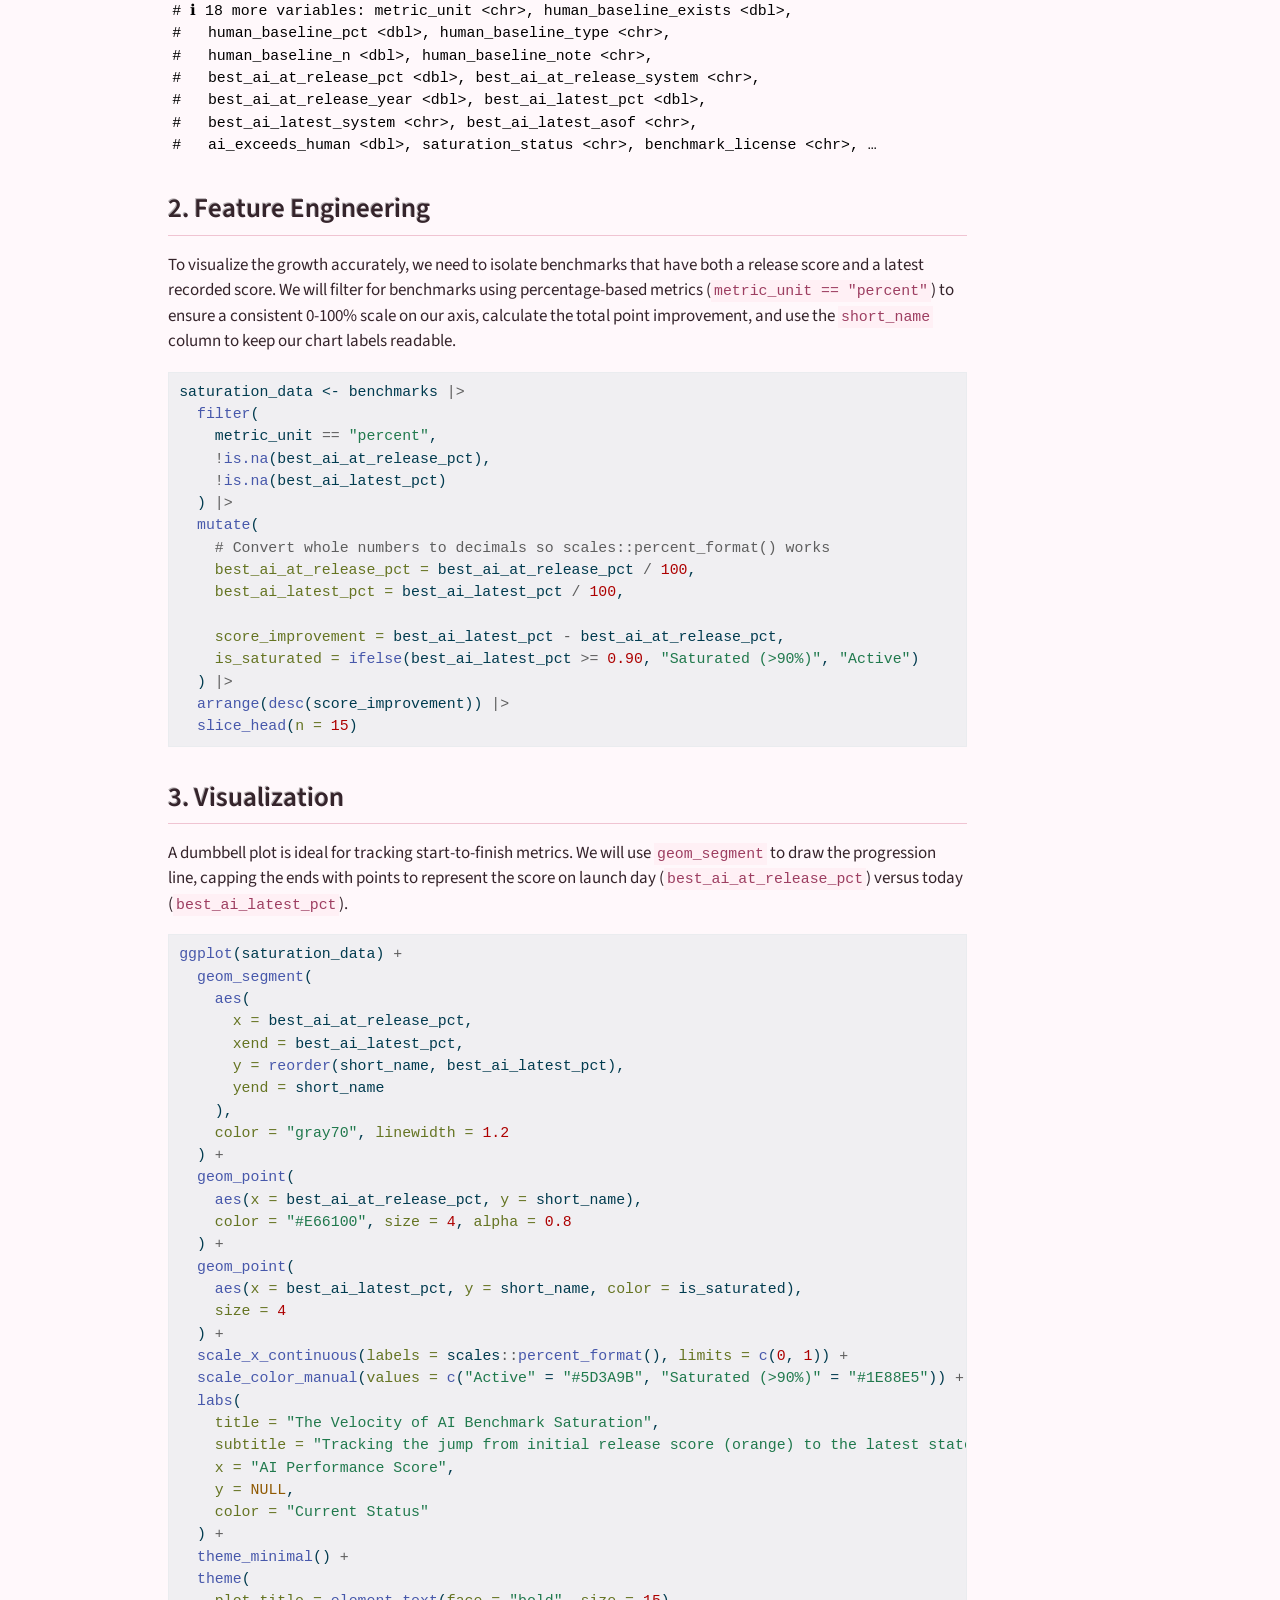
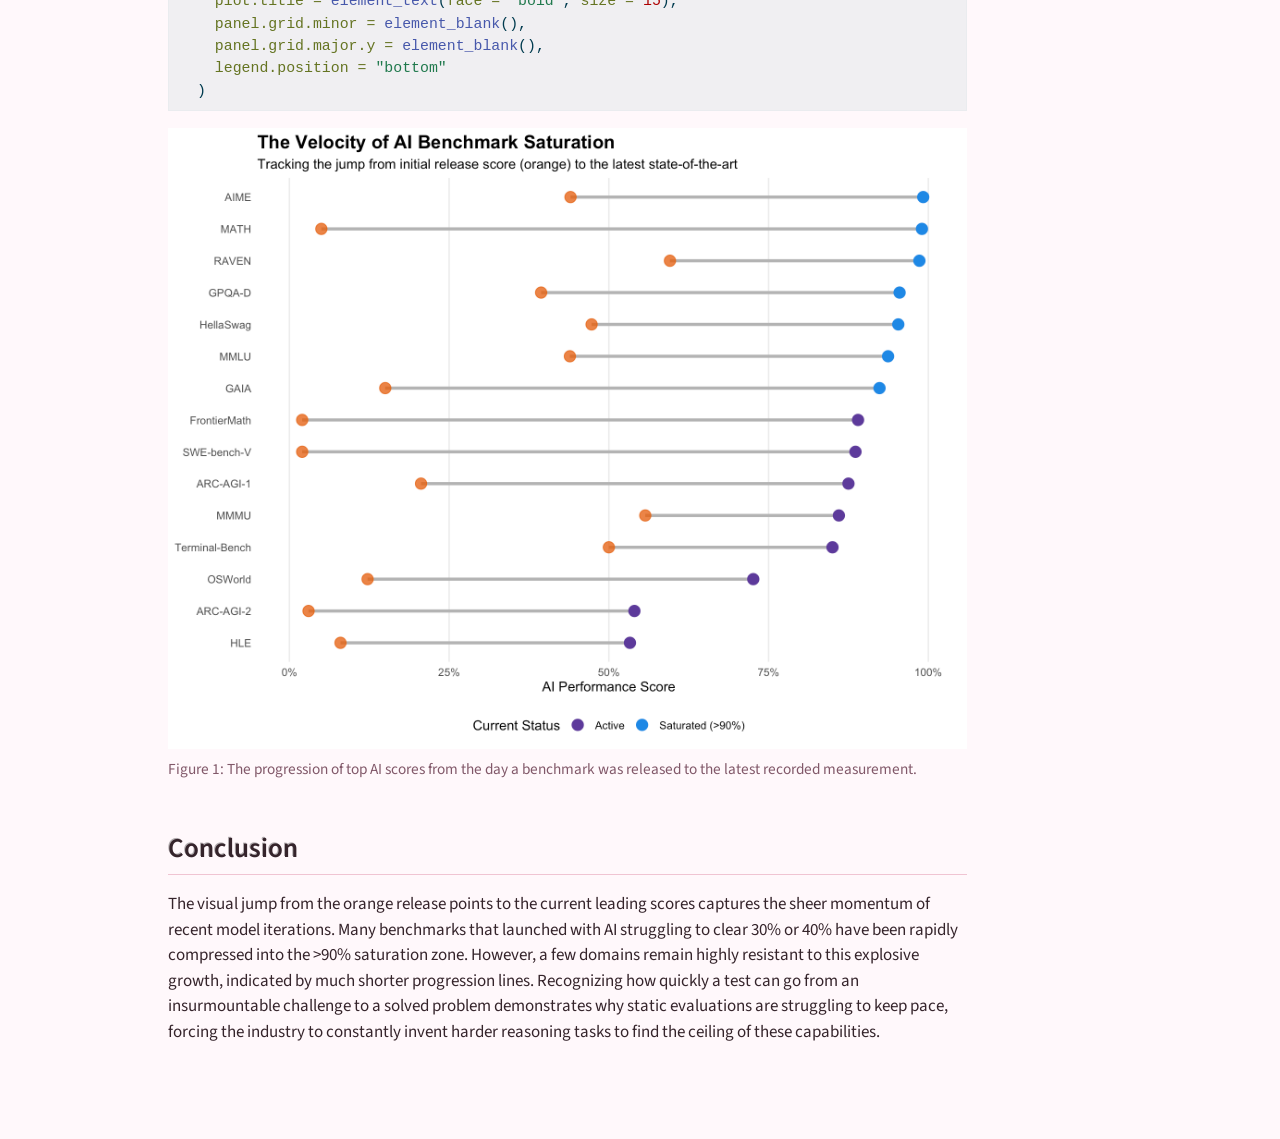
==== commit c6e81e2a: "complete vis for saturation of ai benchmarks" ====
--- a/docs/posts/ai-benchmark-lifespan-r/index.html
+++ b/docs/posts/ai-benchmark-lifespan-r/index.html
@@ -331,6 +331,9 @@
   <li><a href="#introduction" id="toc-introduction" class="nav-link active" data-scroll-target="#introduction">Introduction</a></li>
   <li><a href="#imports" id="toc-imports" class="nav-link" data-scroll-target="#imports">Imports</a></li>
   <li><a href="#data-source-pre-processing" id="toc-data-source-pre-processing" class="nav-link" data-scroll-target="#data-source-pre-processing">1.Data Source &amp; Pre-processing</a></li>
+  <li><a href="#feature-engineering" id="toc-feature-engineering" class="nav-link" data-scroll-target="#feature-engineering">2. Feature Engineering</a></li>
+  <li><a href="#visualization" id="toc-visualization" class="nav-link" data-scroll-target="#visualization">3. Visualization</a></li>
+  <li><a href="#conclusion" id="toc-conclusion" class="nav-link" data-scroll-target="#conclusion">Conclusion</a></li>
   </ul>
 </nav>
     </div>
@@ -413,6 +416,84 @@
 #   ai_exceeds_human &lt;dbl&gt;, saturation_status &lt;chr&gt;, benchmark_license &lt;chr&gt;, …</code></pre>
 </div>
 </div>
+</section>
+<section id="feature-engineering" class="level2">
+<h2 class="anchored" data-anchor-id="feature-engineering">2. Feature Engineering</h2>
+<p>To visualize the growth accurately, we need to isolate benchmarks that have both a release score and a latest recorded score. We will filter for benchmarks using percentage-based metrics (<code>metric_unit == "percent"</code>) to ensure a consistent 0-100% scale on our axis, calculate the total point improvement, and use the <code>short_name</code> column to keep our chart labels readable.</p>
+<div class="cell">
+<div class="code-copy-outer-scaffold"><div class="sourceCode cell-code" id="cb4"><pre class="sourceCode r code-with-copy"><code class="sourceCode r"><span id="cb4-1"><a href="#cb4-1" aria-hidden="true" tabindex="-1"></a>saturation_data <span class="ot">&lt;-</span> benchmarks <span class="sc">|&gt;</span></span>
+<span id="cb4-2"><a href="#cb4-2" aria-hidden="true" tabindex="-1"></a>  <span class="fu">filter</span>(</span>
+<span id="cb4-3"><a href="#cb4-3" aria-hidden="true" tabindex="-1"></a>    metric_unit <span class="sc">==</span> <span class="st">"percent"</span>,</span>
+<span id="cb4-4"><a href="#cb4-4" aria-hidden="true" tabindex="-1"></a>    <span class="sc">!</span><span class="fu">is.na</span>(best_ai_at_release_pct), </span>
+<span id="cb4-5"><a href="#cb4-5" aria-hidden="true" tabindex="-1"></a>    <span class="sc">!</span><span class="fu">is.na</span>(best_ai_latest_pct)</span>
+<span id="cb4-6"><a href="#cb4-6" aria-hidden="true" tabindex="-1"></a>  ) <span class="sc">|&gt;</span></span>
+<span id="cb4-7"><a href="#cb4-7" aria-hidden="true" tabindex="-1"></a>  <span class="fu">mutate</span>(</span>
+<span id="cb4-8"><a href="#cb4-8" aria-hidden="true" tabindex="-1"></a>    <span class="co"># Convert whole numbers to decimals so scales::percent_format() works</span></span>
+<span id="cb4-9"><a href="#cb4-9" aria-hidden="true" tabindex="-1"></a>    <span class="at">best_ai_at_release_pct =</span> best_ai_at_release_pct <span class="sc">/</span> <span class="dv">100</span>,</span>
+<span id="cb4-10"><a href="#cb4-10" aria-hidden="true" tabindex="-1"></a>    <span class="at">best_ai_latest_pct =</span> best_ai_latest_pct <span class="sc">/</span> <span class="dv">100</span>,</span>
+<span id="cb4-11"><a href="#cb4-11" aria-hidden="true" tabindex="-1"></a>    </span>
+<span id="cb4-12"><a href="#cb4-12" aria-hidden="true" tabindex="-1"></a>    <span class="at">score_improvement =</span> best_ai_latest_pct <span class="sc">-</span> best_ai_at_release_pct,</span>
+<span id="cb4-13"><a href="#cb4-13" aria-hidden="true" tabindex="-1"></a>    <span class="at">is_saturated =</span> <span class="fu">ifelse</span>(best_ai_latest_pct <span class="sc">&gt;=</span> <span class="fl">0.90</span>, <span class="st">"Saturated (&gt;90%)"</span>, <span class="st">"Active"</span>)</span>
+<span id="cb4-14"><a href="#cb4-14" aria-hidden="true" tabindex="-1"></a>  ) <span class="sc">|&gt;</span></span>
+<span id="cb4-15"><a href="#cb4-15" aria-hidden="true" tabindex="-1"></a>  <span class="fu">arrange</span>(<span class="fu">desc</span>(score_improvement)) <span class="sc">|&gt;</span></span>
+<span id="cb4-16"><a href="#cb4-16" aria-hidden="true" tabindex="-1"></a>  <span class="fu">slice_head</span>(<span class="at">n =</span> <span class="dv">15</span>)</span></code></pre></div><button title="Copy to Clipboard" class="code-copy-button"><i class="bi"></i></button></div>
+</div>
+</section>
+<section id="visualization" class="level2">
+<h2 class="anchored" data-anchor-id="visualization">3. Visualization</h2>
+<p>A dumbbell plot is ideal for tracking start-to-finish metrics. We will use <code>geom_segment</code> to draw the progression line, capping the ends with points to represent the score on launch day (<code>best_ai_at_release_pct</code>) versus today (<code>best_ai_latest_pct</code>).</p>
+<div class="cell">
+<div class="code-copy-outer-scaffold"><div class="sourceCode cell-code" id="cb5"><pre class="sourceCode r code-with-copy"><code class="sourceCode r"><span id="cb5-1"><a href="#cb5-1" aria-hidden="true" tabindex="-1"></a><span class="fu">ggplot</span>(saturation_data) <span class="sc">+</span></span>
+<span id="cb5-2"><a href="#cb5-2" aria-hidden="true" tabindex="-1"></a>  <span class="fu">geom_segment</span>(</span>
+<span id="cb5-3"><a href="#cb5-3" aria-hidden="true" tabindex="-1"></a>    <span class="fu">aes</span>(</span>
+<span id="cb5-4"><a href="#cb5-4" aria-hidden="true" tabindex="-1"></a>      <span class="at">x =</span> best_ai_at_release_pct, </span>
+<span id="cb5-5"><a href="#cb5-5" aria-hidden="true" tabindex="-1"></a>      <span class="at">xend =</span> best_ai_latest_pct, </span>
+<span id="cb5-6"><a href="#cb5-6" aria-hidden="true" tabindex="-1"></a>      <span class="at">y =</span> <span class="fu">reorder</span>(short_name, best_ai_latest_pct), </span>
+<span id="cb5-7"><a href="#cb5-7" aria-hidden="true" tabindex="-1"></a>      <span class="at">yend =</span> short_name</span>
+<span id="cb5-8"><a href="#cb5-8" aria-hidden="true" tabindex="-1"></a>    ),</span>
+<span id="cb5-9"><a href="#cb5-9" aria-hidden="true" tabindex="-1"></a>    <span class="at">color =</span> <span class="st">"gray70"</span>, <span class="at">linewidth =</span> <span class="fl">1.2</span></span>
+<span id="cb5-10"><a href="#cb5-10" aria-hidden="true" tabindex="-1"></a>  ) <span class="sc">+</span></span>
+<span id="cb5-11"><a href="#cb5-11" aria-hidden="true" tabindex="-1"></a>  <span class="fu">geom_point</span>(</span>
+<span id="cb5-12"><a href="#cb5-12" aria-hidden="true" tabindex="-1"></a>    <span class="fu">aes</span>(<span class="at">x =</span> best_ai_at_release_pct, <span class="at">y =</span> short_name), </span>
+<span id="cb5-13"><a href="#cb5-13" aria-hidden="true" tabindex="-1"></a>    <span class="at">color =</span> <span class="st">"#E66100"</span>, <span class="at">size =</span> <span class="dv">4</span>, <span class="at">alpha =</span> <span class="fl">0.8</span></span>
+<span id="cb5-14"><a href="#cb5-14" aria-hidden="true" tabindex="-1"></a>  ) <span class="sc">+</span></span>
+<span id="cb5-15"><a href="#cb5-15" aria-hidden="true" tabindex="-1"></a>  <span class="fu">geom_point</span>(</span>
+<span id="cb5-16"><a href="#cb5-16" aria-hidden="true" tabindex="-1"></a>    <span class="fu">aes</span>(<span class="at">x =</span> best_ai_latest_pct, <span class="at">y =</span> short_name, <span class="at">color =</span> is_saturated), </span>
+<span id="cb5-17"><a href="#cb5-17" aria-hidden="true" tabindex="-1"></a>    <span class="at">size =</span> <span class="dv">4</span></span>
+<span id="cb5-18"><a href="#cb5-18" aria-hidden="true" tabindex="-1"></a>  ) <span class="sc">+</span></span>
+<span id="cb5-19"><a href="#cb5-19" aria-hidden="true" tabindex="-1"></a>  <span class="fu">scale_x_continuous</span>(<span class="at">labels =</span> scales<span class="sc">::</span><span class="fu">percent_format</span>(), <span class="at">limits =</span> <span class="fu">c</span>(<span class="dv">0</span>, <span class="dv">1</span>)) <span class="sc">+</span></span>
+<span id="cb5-20"><a href="#cb5-20" aria-hidden="true" tabindex="-1"></a>  <span class="fu">scale_color_manual</span>(<span class="at">values =</span> <span class="fu">c</span>(<span class="st">"Active"</span> <span class="ot">=</span> <span class="st">"#5D3A9B"</span>, <span class="st">"Saturated (&gt;90%)"</span> <span class="ot">=</span> <span class="st">"#1E88E5"</span>)) <span class="sc">+</span></span>
+<span id="cb5-21"><a href="#cb5-21" aria-hidden="true" tabindex="-1"></a>  <span class="fu">labs</span>(</span>
+<span id="cb5-22"><a href="#cb5-22" aria-hidden="true" tabindex="-1"></a>    <span class="at">title =</span> <span class="st">"The Velocity of AI Benchmark Saturation"</span>,</span>
+<span id="cb5-23"><a href="#cb5-23" aria-hidden="true" tabindex="-1"></a>    <span class="at">subtitle =</span> <span class="st">"Tracking the jump from initial release score (orange) to the latest state-of-the-art"</span>,</span>
+<span id="cb5-24"><a href="#cb5-24" aria-hidden="true" tabindex="-1"></a>    <span class="at">x =</span> <span class="st">"AI Performance Score"</span>,</span>
+<span id="cb5-25"><a href="#cb5-25" aria-hidden="true" tabindex="-1"></a>    <span class="at">y =</span> <span class="cn">NULL</span>,</span>
+<span id="cb5-26"><a href="#cb5-26" aria-hidden="true" tabindex="-1"></a>    <span class="at">color =</span> <span class="st">"Current Status"</span></span>
+<span id="cb5-27"><a href="#cb5-27" aria-hidden="true" tabindex="-1"></a>  ) <span class="sc">+</span></span>
+<span id="cb5-28"><a href="#cb5-28" aria-hidden="true" tabindex="-1"></a>  <span class="fu">theme_minimal</span>() <span class="sc">+</span></span>
+<span id="cb5-29"><a href="#cb5-29" aria-hidden="true" tabindex="-1"></a>  <span class="fu">theme</span>(</span>
+<span id="cb5-30"><a href="#cb5-30" aria-hidden="true" tabindex="-1"></a>    <span class="at">plot.title =</span> <span class="fu">element_text</span>(<span class="at">face =</span> <span class="st">"bold"</span>, <span class="at">size =</span> <span class="dv">15</span>),</span>
+<span id="cb5-31"><a href="#cb5-31" aria-hidden="true" tabindex="-1"></a>    <span class="at">panel.grid.minor =</span> <span class="fu">element_blank</span>(),</span>
+<span id="cb5-32"><a href="#cb5-32" aria-hidden="true" tabindex="-1"></a>    <span class="at">panel.grid.major.y =</span> <span class="fu">element_blank</span>(),</span>
+<span id="cb5-33"><a href="#cb5-33" aria-hidden="true" tabindex="-1"></a>    <span class="at">legend.position =</span> <span class="st">"bottom"</span></span>
+<span id="cb5-34"><a href="#cb5-34" aria-hidden="true" tabindex="-1"></a>  )</span></code></pre></div><button title="Copy to Clipboard" class="code-copy-button"><i class="bi"></i></button></div>
+<div class="cell-output-display">
+<div id="fig-benchmark-saturation" class="quarto-float quarto-figure quarto-figure-center anchored">
+<figure class="quarto-float quarto-float-fig figure">
+<div aria-describedby="fig-benchmark-saturation-caption-0ceaefa1-69ba-4598-a22c-09a6ac19f8ca">
+<img src="index_files/figure-html/fig-benchmark-saturation-1.png" class="img-fluid figure-img" width="864">
+</div>
+<figcaption class="quarto-float-caption-bottom quarto-float-caption quarto-float-fig" id="fig-benchmark-saturation-caption-0ceaefa1-69ba-4598-a22c-09a6ac19f8ca">
+Figure&nbsp;1: The progression of top AI scores from the day a benchmark was released to the latest recorded measurement.
+</figcaption>
+</figure>
+</div>
+</div>
+</div>
+</section>
+<section id="conclusion" class="level2">
+<h2 class="anchored" data-anchor-id="conclusion">Conclusion</h2>
+<p>The visual jump from the orange release points to the current leading scores captures the sheer momentum of recent model iterations. Many benchmarks that launched with AI struggling to clear 30% or 40% have been rapidly compressed into the &gt;90% saturation zone. However, a few domains remain highly resistant to this explosive growth, indicated by much shorter progression lines. Recognizing how quickly a test can go from an insurmountable challenge to a solved problem demonstrates why static evaluations are struggling to keep pace, forcing the industry to constantly invent harder reasoning tasks to find the ceiling of these capabilities.</p>
 
 
 </section>
